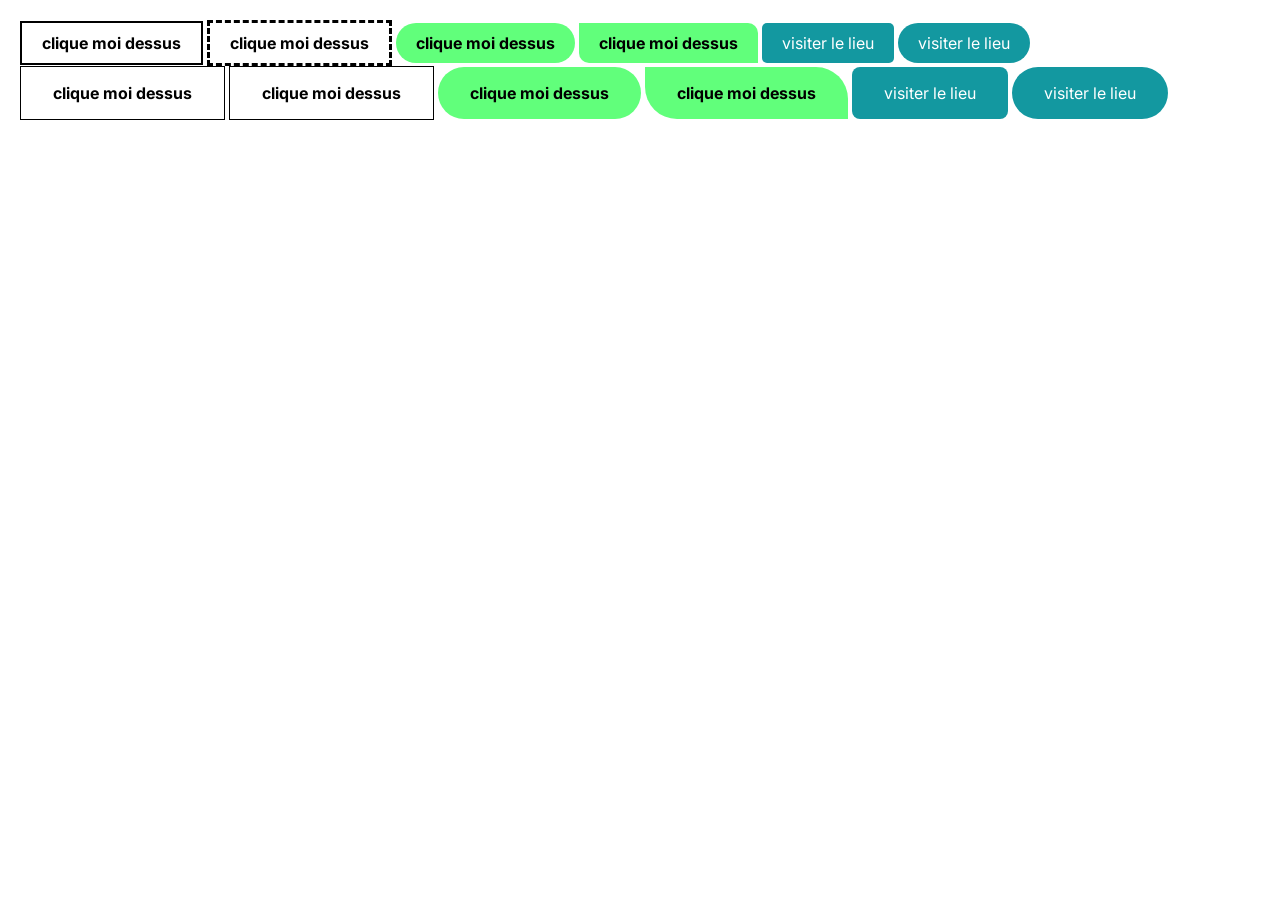
==== composant.html @ ba5efc40 "boutons" ====
<!DOCTYPE html>
<html lang="en">
<head>
    <meta charset="UTF-8">
    <meta name="viewport" content="width=device-width, initial-scale=1.0">
    <title>Document</title>
    <link rel="stylesheet" href="style-composant.css">
</head>
<body>
    <a href="" class="btn border padding black">clique moi dessus</a>
    <a href="" class="btn dashed padding black">clique moi dessus</a>
    <a href="" class="btn radius padding black bg-green">clique moi dessus</a>
    <a href="" class="btn radius-0px-10px padding black bg-green">clique moi dessus</a>
    <a href="" class="btn radius-5px bg-blue padding white">visiter le lieu</a>
    <a href="" class="btn bg-blue radius padding white">visiter le lieu</a>
    
    <br>
    <a href="" class="btne bolde blacke border-solid-black">clique moi dessus</a>
    <a href="" class="btne bolde blacke border-solid-black">clique moi dessus</a>
    <a href="" class="btne bolde blacke fond-vert gellule">clique moi dessus</a>
    <a href="" class="btne bolde blacke fond-vert radius-0-32">clique moi dessus</a>
    <a href="" class="btne fond-bleu whites radius-8">visiter le lieu</a>
    <a href="" class="btne fond-bleu whites gellule">visiter le lieu</a>
    
</body>
</html>
---- style-composant.css ----
@import url('https://fonts.googleapis.com/css2?family=Inter:ital,opsz,wght@0,14..32,100..900;1,14..32,100..900&display=swap');

*{
    margin: 0;
    padding: 0;
    box-sizing: border-box;
}
body{
    margin-top: 20px;
    margin-left: 20px;
    font-family: "Inter", sans-serif;
}
.btn{
    display: inline-block;
}

.border{
    border: 2px solid black;
}

.padding{
    padding: 10px 20px;
}

.black{
    color:black;
    font-weight: bold;
}

.dashed{
    border: dashed;
}

.radius{
    border-radius: 20px;
}

.radius-5px{
    border-radius: 5px;
}

.radius-0px-10px{
    border-radius: 0px 10px 0 10px;
}

.bg-green{
    background-color: #61FF7B;
}

.bg-blue {
    background-color: #1398A0;
}

.white{
    color: white;
}

a{
    text-decoration: none;
}


.btne{
    font-family: "Inter", sans-serif;
    display: inline-block;
    padding: 16px 32px;
    text-decoration: none;
}

.bolde{
    font-weight: 700;
}

.blacke{
    color: black;
}

.whites {
    color: white;
}

.fond-vert {
  background-color: #61FF7B;  
}

.fond-bleu {
    background-color: #1398A0;
}

.gellule {
    border-radius: 400px;
}

.radius-8 {
    border-radius: 8px;
}

.radius-0-32 {
    border-radius: 0px 32px;
}

.border-solid-black{
    border: solid black 1px;
}

.border-dashed-black {
    border: dashed 2px black;
}
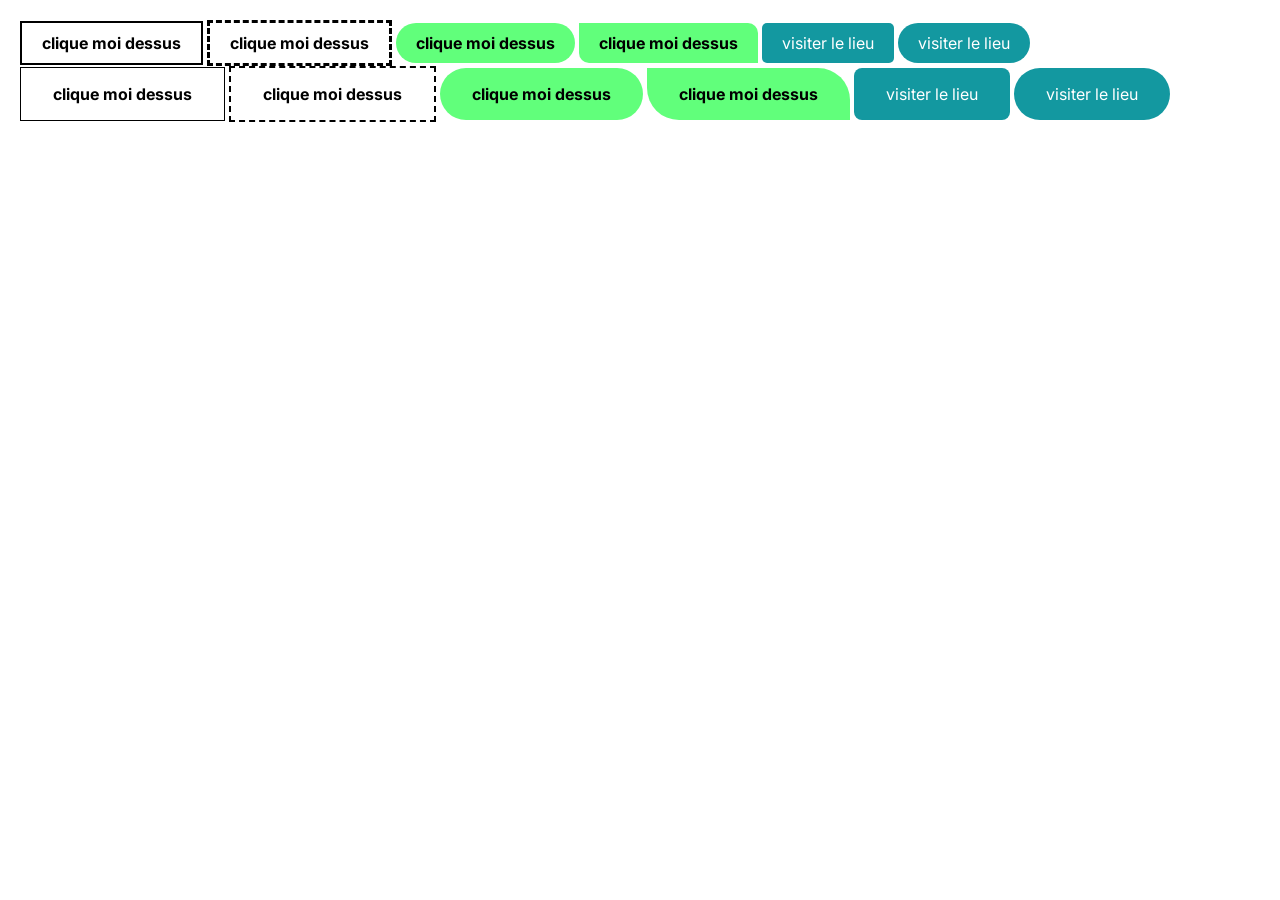
==== commit 56f0c2da: "dashed" ====
--- a/composant.html
+++ b/composant.html
@@ -16,7 +16,7 @@
     
     <br>
     <a href="" class="btne bolde blacke border-solid-black">clique moi dessus</a>
-    <a href="" class="btne bolde blacke border-solid-black">clique moi dessus</a>
+    <a href="" class="btne bolde blacke border-dashed-black">clique moi dessus</a>
     <a href="" class="btne bolde blacke fond-vert gellule">clique moi dessus</a>
     <a href="" class="btne bolde blacke fond-vert radius-0-32">clique moi dessus</a>
     <a href="" class="btne fond-bleu whites radius-8">visiter le lieu</a>
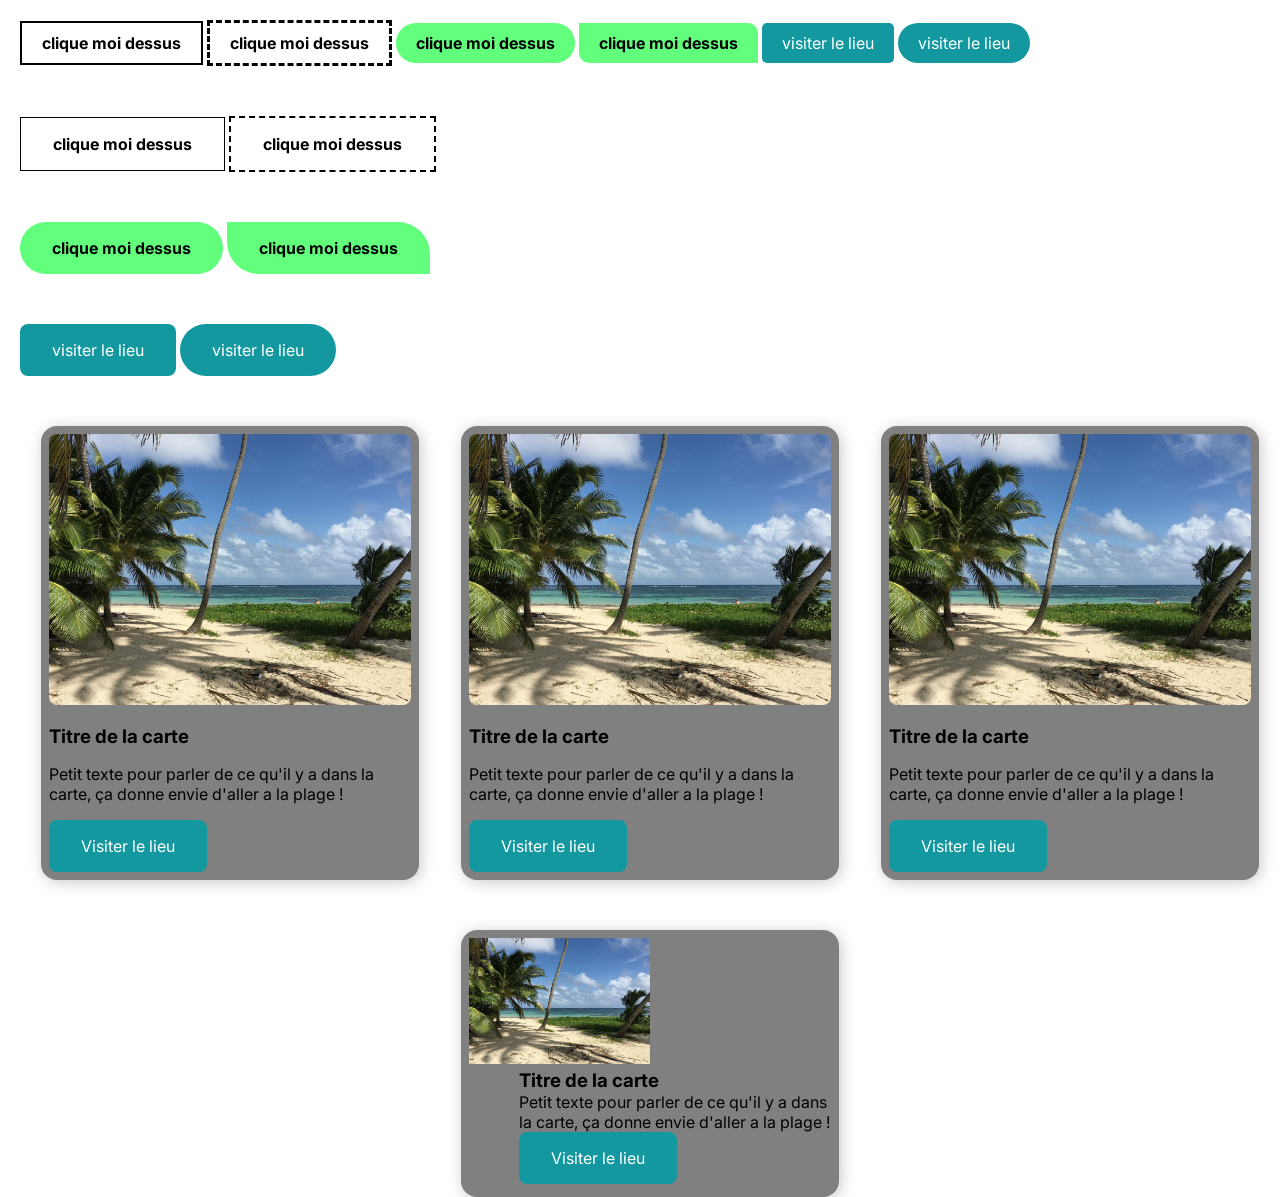
==== commit 95c0bcbf: "composant" ====
--- a/composant.html
+++ b/composant.html
@@ -1,11 +1,13 @@
 <!DOCTYPE html>
 <html lang="en">
+
 <head>
     <meta charset="UTF-8">
     <meta name="viewport" content="width=device-width, initial-scale=1.0">
     <title>Document</title>
     <link rel="stylesheet" href="style-composant.css">
 </head>
+
 <body>
     <a href="" class="btn border padding black">clique moi dessus</a>
     <a href="" class="btn dashed padding black">clique moi dessus</a>
@@ -13,14 +15,74 @@
     <a href="" class="btn radius-0px-10px padding black bg-green">clique moi dessus</a>
     <a href="" class="btn radius-5px bg-blue padding white">visiter le lieu</a>
     <a href="" class="btn bg-blue radius padding white">visiter le lieu</a>
-    
-    <br>
-    <a href="" class="btne bolde blacke border-solid-black">clique moi dessus</a>
-    <a href="" class="btne bolde blacke border-dashed-black">clique moi dessus</a>
-    <a href="" class="btne bolde blacke fond-vert gellule">clique moi dessus</a>
-    <a href="" class="btne bolde blacke fond-vert radius-0-32">clique moi dessus</a>
-    <a href="" class="btne fond-bleu whites radius-8">visiter le lieu</a>
-    <a href="" class="btne fond-bleu whites gellule">visiter le lieu</a>
-    
+
+    <section class="margin-top-50">
+        <a href="" class="btne bolde blacke border-solid-black">clique moi dessus</a>
+        <a href="" class="btne bolde blacke border-dashed-black">clique moi dessus</a>
+    </section>
+
+    <section class="margin-top-50">
+        <a href="" class="btne bolde blacke fond-vert gellule">clique moi dessus</a>
+        <a href="" class="btne bolde blacke fond-vert radius-0-32">clique moi dessus</a>
+    </section>
+
+    <section class="margin-top-50">
+        <a href="" class="btne fond-bleu whites radius-8">visiter le lieu</a>
+        <a href="" class="btne fond-bleu whites gellule">visiter le lieu</a>
+    </section>
+
+
+    <section class="flex space-around">
+
+        <!-- card 1 -->
+
+        <div class="margin-top-50 bg-grey width-30 padding-8 card">
+            <img src="asset/img.jpg" alt="voyage" class="img-width radius-8">
+
+            <h3 class="mt-16">Titre de la carte</h3>
+
+            <p class="mt-16">Petit texte pour parler de ce qu'il y a dans la carte, ça donne envie d'aller a la plage !
+            </p>
+
+            <a href="" class="btne fond-bleu whites radius-8 mt-16">Visiter le lieu</a>
+        </div>
+
+        <div class="margin-top-50 bg-grey width-30 padding-8 card">
+            <img src="asset/img.jpg" alt="voyage" class="img-width radius-8">
+
+            <h3 class="mt-16">Titre de la carte</h3>
+
+            <p class="mt-16">Petit texte pour parler de ce qu'il y a dans la carte, ça donne envie d'aller a la plage !
+            </p>
+
+            <a href="" class="btne fond-bleu whites radius-8 mt-16">Visiter le lieu</a>
+        </div>
+
+        <div class="margin-top-50 bg-grey width-30 padding-8 card">
+            <img src="asset/img.jpg" alt="voyage" class="img-width radius-8">
+
+            <h3 class="mt-16">Titre de la carte</h3>
+
+            <p class="mt-16">Petit texte pour parler de ce qu'il y a dans la carte, ça donne envie d'aller a la plage !
+            </p>
+
+            <a href="" class="btne fond-bleu whites radius-8 mt-16">Visiter le lieu</a>
+        </div>
+
+        <!-- card 2-->
+
+        <div class="margin-top-50 flex bg-grey card">
+            <img src="asset/img.jpg" alt="voyage" class="img-height">
+
+            <div class="margin-left-50">
+                <h3>Titre de la carte</h3>
+
+                <p>Petit texte pour parler de ce qu'il y a dans la carte, ça donne envie d'aller a la plage !</p>
+
+                <a href="" class="btne fond-bleu whites radius-8">Visiter le lieu</a>
+            </div>
+        </div>
+    </section>
 </body>
+
 </html>
--- a/style-composant.css
+++ b/style-composant.css
@@ -107,3 +107,58 @@
     border: dashed 2px black;
 }
 
+
+.card{
+    width: 30%;
+    padding: 8px;
+    background-color: grey;
+    border-radius: 16px;
+    font-family: "Inter", sans-serif;
+    box-shadow: 2px 2px 15px rgb(201,201,201);
+}
+
+.width-30 {
+    width: 30%;
+}
+
+.img-width {
+    width: 100%;
+}
+
+.padding-8 {
+    padding: 8px;
+}
+
+.mt-16{
+    margin-top: 16px;
+}
+
+.img-height {
+    width: 50%;
+    height: 50%;
+}
+
+.margin-top-50 {
+    margin-top: 50px;
+}
+
+.radius-8{
+    border-radius: 8px;
+}
+
+.bg-grey {
+    background-color: grey;
+}
+
+.margin-left-50 {
+    margin-left: 50px;
+}
+
+.flex {
+    display: flex;
+    flex-wrap: wrap;
+}
+
+.space-around {
+    justify-content: space-around;
+}
